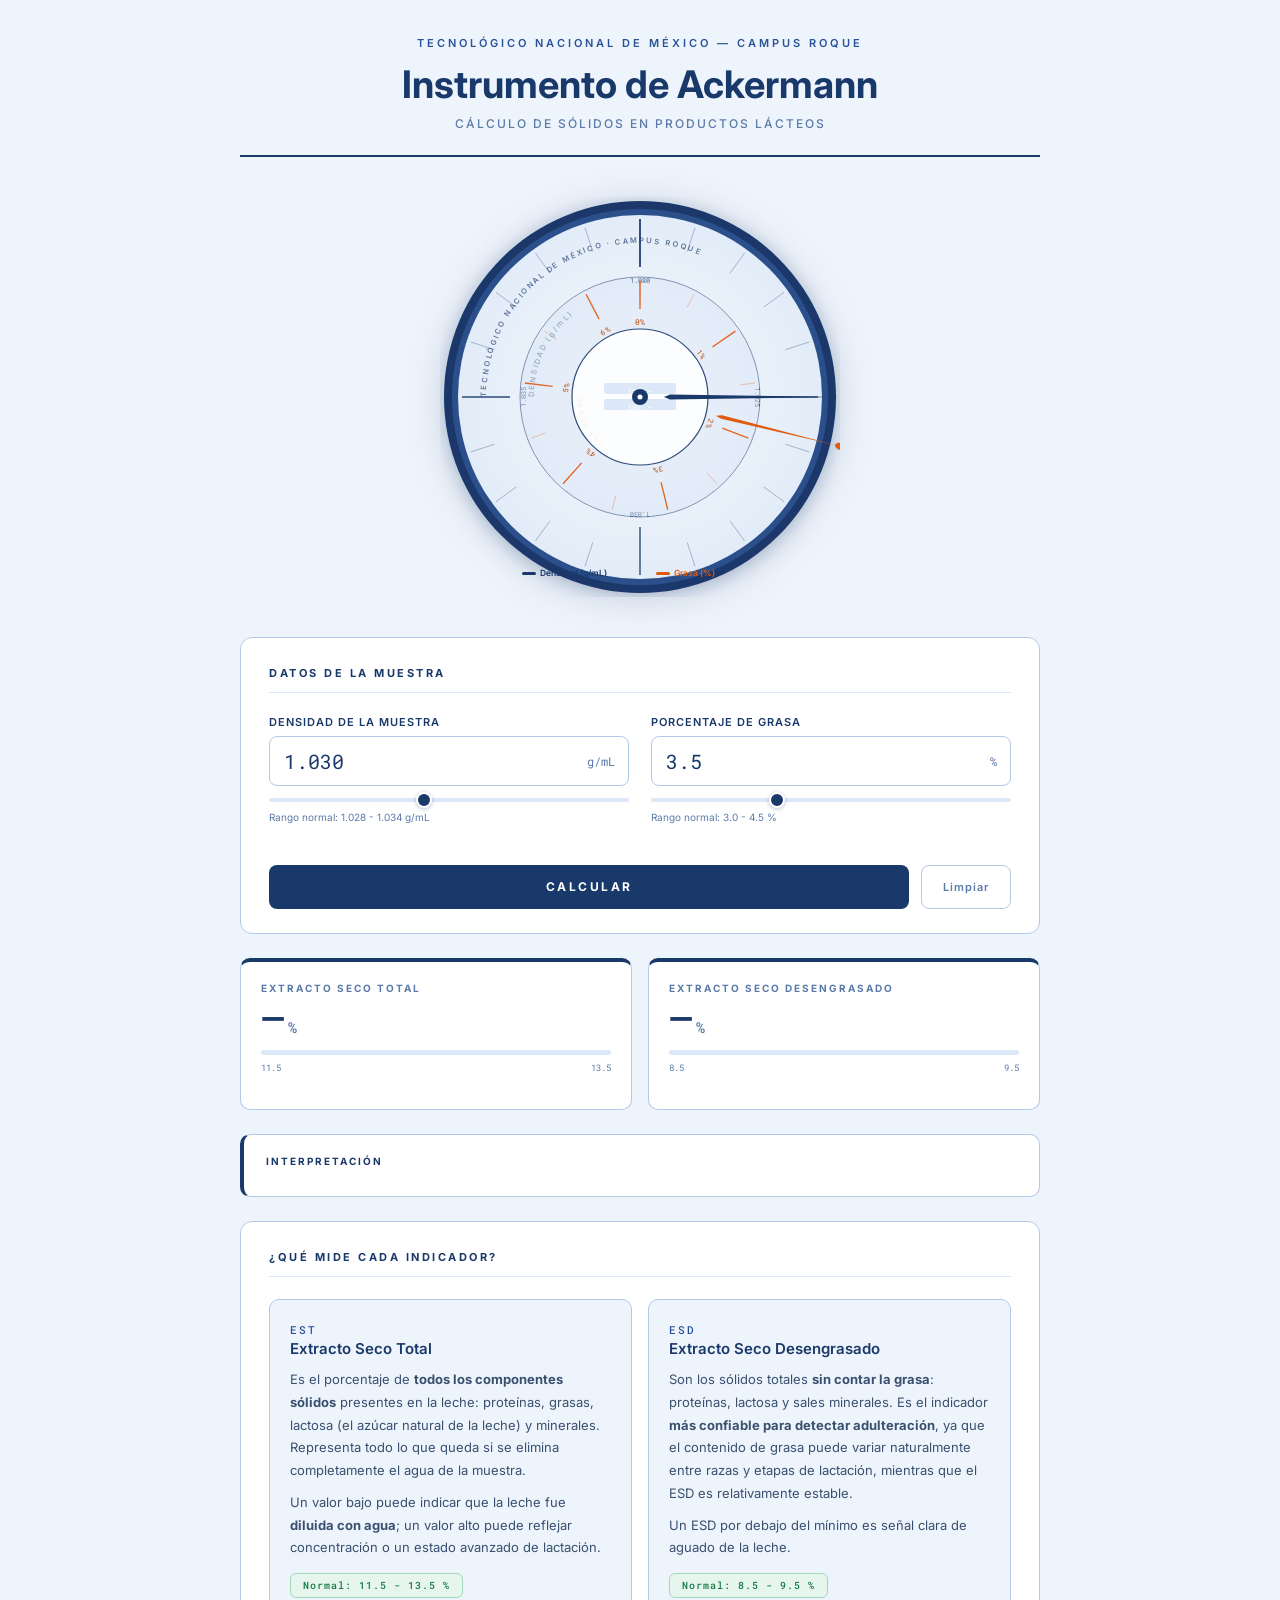
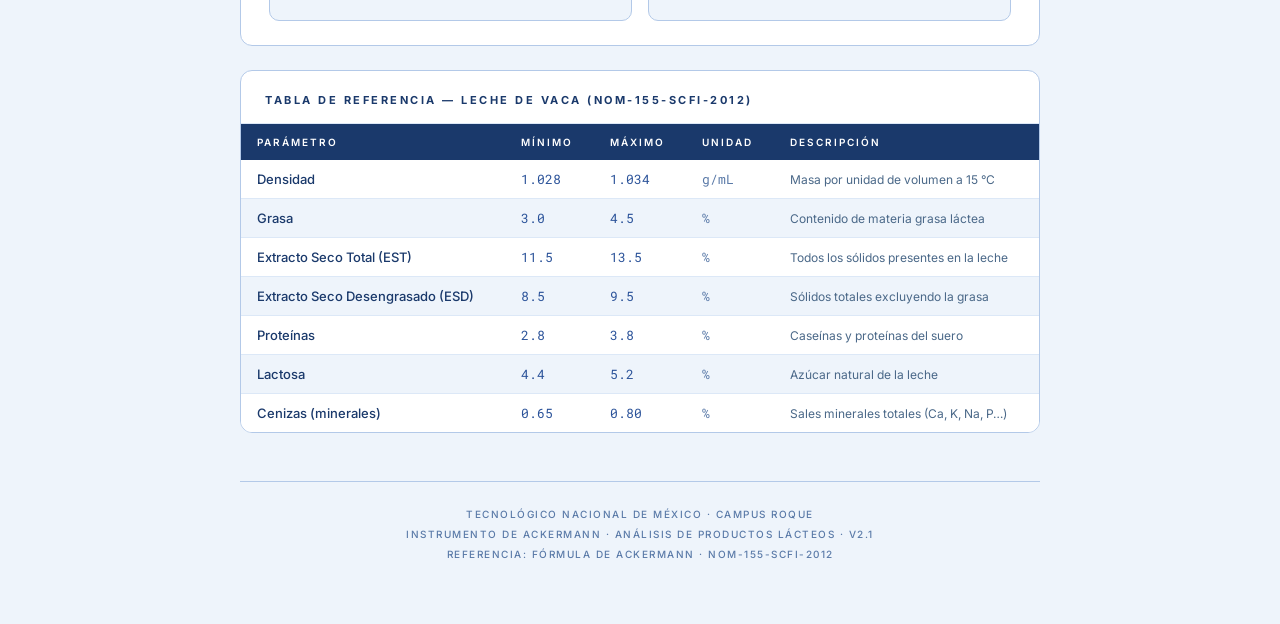
==== Html/ackermann.html @ 367ee4de "se agrega calculadora y se corrigen errores" ====
<!DOCTYPE html>
<html lang="es">
<head>
<meta charset="UTF-8" />
<meta name="viewport" content="width=device-width, initial-scale=1.0" />
<title>Instrumento de Ackermann - TecNM Campus Roque</title>
<link rel="stylesheet" href="../Css/styles.css" />
<link href="https://fonts.googleapis.com/css2?family=Inter:wght@400;500;600;700&family=Roboto+Mono:wght@400;500&display=swap" rel="stylesheet" />

</head>
<body>
<div class="page">

  <!-- HEADER -->
  <header>
    <p class="inst-name">Tecnológico Nacional de México &mdash; Campus Roque</p>
    <h1>Instrumento de Ackermann</h1>
    <p class="subtitle">Cálculo de Sólidos en Productos Lácteos</p>
  </header>

  <!-- DISCO -->
  <div class="disc-wrapper">
    <svg id="ackermann-svg" viewBox="0 0 400 400" xmlns="http://www.w3.org/2000/svg">
      <defs>
        <radialGradient id="gFace" cx="50%" cy="50%" r="50%">
          <stop offset="0%"   stop-color="#f7f9fd"/>
          <stop offset="100%" stop-color="#e2ecf8"/>
        </radialGradient>
        <filter id="fSh">
          <feDropShadow dx="0" dy="3" stdDeviation="7" flood-color="rgba(26,57,107,.22)"/>
        </filter>
      </defs>

      <!-- Aro exterior azul -->
      <circle cx="200" cy="200" r="196" fill="#1A396B" filter="url(#fSh)"/>
      <!-- Bisel interior más claro -->
      <circle cx="200" cy="200" r="188" fill="#2a4f8a"/>
      <!-- Cara blanca del disco -->
      <circle cx="200" cy="200" r="182" fill="url(#gFace)"/>

      <!-- Texto arco TecNM -->
      <path id="arcTop" d="M 46,200 A 154,154 0 0,1 354,200" fill="none"/>
      <text font-size="7.5" fill="#1A396B" font-family="'Inter',sans-serif"
            font-weight="600" letter-spacing="2" opacity=".65">
        <textPath href="#arcTop" start-offset="14%">
          TECNOLÓGICO NACIONAL DE MÉXICO · CAMPUS ROQUE
        </textPath>
      </text>

      <!-- Escala densidad -->
      <g id="g-density-scale"></g>

      <!-- Separador de anillos -->
      <circle cx="200" cy="200" r="120" fill="#dce8f7" stroke="#1A396B" stroke-width="1" opacity=".5"/>

      <!-- Escala grasa -->
      <g id="g-fat-scale"></g>

      <!-- Zona central blanca -->
      <circle cx="200" cy="200" r="68" fill="white" stroke="#1A396B" stroke-width="1.2" opacity=".9"/>

      <!-- Barra EST -->
      <rect x="164" y="186" width="72" height="11" rx="2.5" fill="#dce8f7"/>
      <rect id="bar-est" x="164" y="186" width="0"  height="11" rx="2.5" fill="#1A396B"/>
      <text id="lbl-est" x="200" y="194" text-anchor="middle" dominant-baseline="central"
            font-size="6.5" fill="white" font-family="'Roboto Mono',monospace">EST: —</text>

      <!-- Barra ESD -->
      <rect x="164" y="202" width="72" height="11" rx="2.5" fill="#dce8f7"/>
      <rect id="bar-esd" x="164" y="202" width="0"  height="11" rx="2.5" fill="#2a5299"/>
      <text id="lbl-esd" x="200" y="210" text-anchor="middle" dominant-baseline="central"
            font-size="6.5" fill="white" font-family="'Roboto Mono',monospace">ESD: —</text>

      <!-- Pivote -->
      <circle cx="200" cy="200" r="8" fill="#1A396B"/>
      <circle cx="200" cy="200" r="3.5" fill="white"/>

      <!-- Aguja densidad (azul) -->
      <g id="needle-density"
         style="transform-origin:200px 200px; transform:rotate(-90deg);
                transition:transform .7s cubic-bezier(.25,.8,.25,1)">
        <polygon points="200,-4 197.5,170 200,176 202.5,170" fill="#1A396B"/>
        <ellipse cx="200" cy="-9" rx="4.5" ry="6.5" fill="#1A396B"/>
      </g>

      <!-- Aguja grasa (naranja) -->
      <g id="needle-fat"
         style="transform-origin:200px 200px; transform:rotate(-90deg);
                transition:transform .7s cubic-bezier(.25,.8,.25,1)">
        <polygon points="200,-2 198.2,116 200,122 201.8,116" fill="#e05a10"/>
        <ellipse cx="200" cy="-6" rx="3.5" ry="5" fill="#e05a10"/>
      </g>

      <!-- Tapa sobre pivote -->
      <circle cx="200" cy="200" r="6" fill="#1A396B"/>
      <circle cx="200" cy="200" r="2.5" fill="white"/>

      <!-- Leyenda agujas -->
      <rect x="82"  y="375" width="14" height="3" rx="1.5" fill="#1A396B"/>
      <text x="100" y="378.5" font-size="8.5" fill="#1A396B"
            font-family="'Inter',sans-serif" font-weight="600">Densidad (g/mL)</text>
      <rect x="216" y="375" width="14" height="3" rx="1.5" fill="#e05a10"/>
      <text x="234" y="378.5" font-size="8.5" fill="#e05a10"
            font-family="'Inter',sans-serif" font-weight="600">Grasa (%)</text>
    </svg>
  </div>

  <!-- CAMPOS DE ENTRADA -->
  <div class="card">
    <div class="card-title">Datos de la muestra</div>
    <div class="inputs-grid">

      <div class="field">
        <label for="inp-density">Densidad de la muestra</label>
        <div class="input-wrap">
          <input type="number" id="inp-density" value="1.030"
                 min="1.015" max="1.050" step="0.001"/>
          <span class="unit-tag">g/mL</span>
        </div>
        <input type="range" id="sl-density" min="1.015" max="1.050"
               step="0.001" value="1.030"/>
        <p class="helper">Rango normal: 1.028 - 1.034 g/mL</p>
        <p class="err-msg" id="err-density"></p>
      </div>

      <div class="field">
        <label for="inp-fat">Porcentaje de grasa</label>
        <div class="input-wrap">
          <input type="number" id="inp-fat" value="3.5"
                 min="0.1" max="10.0" step="0.1"/>
          <span class="unit-tag">%</span>
        </div>
        <input type="range" id="sl-fat" min="0.1" max="10.0"
               step="0.1" value="3.5"/>
        <p class="helper">Rango normal: 3.0 - 4.5 %</p>
        <p class="err-msg" id="err-fat"></p>
      </div>
    </div>

    <div class="btn-row">
      <button class="btn-calc" id="btn-calc">Calcular</button>
      <button class="btn-clear" id="btn-clear">Limpiar</button>
    </div>
  </div>

  <!-- RESULTADOS -->
  <div class="results-grid" id="results-grid">
    <div class="res-card">
      <div class="res-label">Extracto Seco Total</div>
      <div class="res-val" id="val-est">—<span class="res-unit">%</span></div>
      <div class="range-bar-wrap">
        <div class="range-bar" id="bar-qr-est"></div>
      </div>
      <div class="range-limits"><span>11.5</span><span>13.5</span></div>
      <div class="range-status" id="status-est"></div>
    </div>
    <div class="res-card">
      <div class="res-label">Extracto Seco Desengrasado</div>
      <div class="res-val" id="val-esd">—<span class="res-unit">%</span></div>
      <div class="range-bar-wrap">
        <div class="range-bar" id="bar-qr-esd"></div>
      </div>
      <div class="range-limits"><span>8.5</span><span>9.5</span></div>
      <div class="range-status" id="status-esd"></div>
    </div>
  </div>

  <!-- INTERPRETACIÓN -->
  <div class="interp" id="interp-box">
    <div class="interp-title">Interpretación</div>
    <div id="interp-text"></div>
  </div>

  <!-- DESCRIPCIONES -->
  <div class="card">
    <div class="card-title">¿Qué mide cada indicador?</div>
    <div class="desc-cards">
      <div class="desc-card">
        <div class="desc-acronym">EST</div>
        <div class="desc-full">Extracto Seco Total</div>
        <p>
          Es el porcentaje de <strong>todos los componentes sólidos</strong>
          presentes en la leche: proteínas, grasas, lactosa (el azúcar natural
          de la leche) y minerales. Representa todo lo que queda si se
          elimina completamente el agua de la muestra.
        </p>
        <p style="margin-top:9px">
          Un valor bajo puede indicar que la leche fue
          <strong>diluida con agua</strong>; un valor alto puede reflejar
          concentración o un estado avanzado de lactación.
        </p>
        <span class="normal-badge">Normal: 11.5 - 13.5 %</span>
      </div>
      <div class="desc-card">
        <div class="desc-acronym">ESD</div>
        <div class="desc-full">Extracto Seco Desengrasado</div>
        <p>
          Son los sólidos totales <strong>sin contar la grasa</strong>:
          proteínas, lactosa y sales minerales. Es el indicador
          <strong>más confiable para detectar adulteración</strong>, ya que
          el contenido de grasa puede variar naturalmente entre razas y
          etapas de lactación, mientras que el ESD es relativamente estable.
        </p>
        <p style="margin-top:9px">
          Un ESD por debajo del mínimo es señal clara de aguado de la leche.
        </p>
        <span class="normal-badge">Normal: 8.5 - 9.5 %</span>
      </div>
    </div>
  </div>

  <!-- TABLA DE REFERENCIA -->
  <div class="card" style="padding:0; overflow:hidden;">
    <div class="card-title"
         style="padding:22px 24px 16px; border-radius:0; margin:0;
                border-bottom:1px solid var(--blue-pale);">
      Tabla de referencia &mdash; Leche de vaca (NOM-155-SCFI-2012)
    </div>
    <div class="table-wrap" style="border-radius:0;">
      <table>
        <thead>
          <tr>
            <th>Parámetro</th><th>Mínimo</th><th>Máximo</th>
            <th>Unidad</th><th>Descripción</th>
          </tr>
        </thead>
        <tbody>
          <tr>
            <td>Densidad</td>
            <td class="num">1.028</td><td class="num">1.034</td>
            <td class="unit">g/mL</td>
            <td class="desc">Masa por unidad de volumen a 15 °C</td>
          </tr>
          <tr>
            <td>Grasa</td>
            <td class="num">3.0</td><td class="num">4.5</td>
            <td class="unit">%</td>
            <td class="desc">Contenido de materia grasa láctea</td>
          </tr>
          <tr>
            <td>Extracto Seco Total (EST)</td>
            <td class="num">11.5</td><td class="num">13.5</td>
            <td class="unit">%</td>
            <td class="desc">Todos los sólidos presentes en la leche</td>
          </tr>
          <tr>
            <td>Extracto Seco Desengrasado (ESD)</td>
            <td class="num">8.5</td><td class="num">9.5</td>
            <td class="unit">%</td>
            <td class="desc">Sólidos totales excluyendo la grasa</td>
          </tr>
          <tr>
            <td>Proteínas</td>
            <td class="num">2.8</td><td class="num">3.8</td>
            <td class="unit">%</td>
            <td class="desc">Caseínas y proteínas del suero</td>
          </tr>
          <tr>
            <td>Lactosa</td>
            <td class="num">4.4</td><td class="num">5.2</td>
            <td class="unit">%</td>
            <td class="desc">Azúcar natural de la leche</td>
          </tr>
          <tr>
            <td>Cenizas (minerales)</td>
            <td class="num">0.65</td><td class="num">0.80</td>
            <td class="unit">%</td>
            <td class="desc">Sales minerales totales (Ca, K, Na, P…)</td>
          </tr>
        </tbody>
      </table>
    </div>
  </div>

  <footer>
    Tecnológico Nacional de México · Campus Roque<br>
    Instrumento de Ackermann · Análisis de Productos Lácteos · v2.1<br>
    Referencia: Fórmula de Ackermann · NOM-155-SCFI-2012
  </footer>
</div>
<script src="../Php/scripts.js"></script>
</body>
</html>
---- Css/styles.css ----
*, *::before, *::after { box-sizing: border-box; margin: 0; padding: 0; }

  :root {
    --blue:      #1A396B;
    --blue-mid:  #2a5299;
    --blue-lt:   #3a6bbf;
    --blue-pale: #dce8f7;
    --blue-xlt:  #eef4fb;
    --white:     #ffffff;
    --border:    #b3c9e8;
    --text:      #1A396B;
    --text-muted:#5a7aa8;
    --green:     #1a7a4a;
    --red:       #b82020;
    --amber:     #a06010;
    --green-bg:  #e6f5ee;
    --red-bg:    #faeaea;
    --amber-bg:  #fdf3e0;
    --orange:    #e05a10;
  }

  html { scroll-behavior: smooth; }

  body {
    background: var(--blue-xlt);
    color: var(--text);
    font-family: 'Inter', sans-serif;
    min-height: 100vh;
  }

  .page { max-width: 840px; margin: 0 auto; padding: 36px 20px 60px; }

  /* ── HEADER ── */
  header {
    text-align: center;
    border-bottom: 2px solid var(--blue);
    padding-bottom: 24px;
    margin-bottom: 40px;
  }
  .inst-name {
    font-size: 11px; font-weight: 600; letter-spacing: 3px;
    color: var(--blue-mid); text-transform: uppercase; margin-bottom: 12px;
  }
  h1 {
    font-size: clamp(22px, 4.5vw, 38px);
    font-weight: 700; color: var(--blue);
    line-height: 1.2; margin-bottom: 8px;
  }
  .subtitle {
    font-size: 12px; font-weight: 500; letter-spacing: 2px;
    color: var(--text-muted); text-transform: uppercase;
  }

  /* ── DISCO ── */
  .disc-wrapper {
    display: flex; justify-content: center;
    margin: 0 auto 40px;
    width: min(400px, 100%);
  }
  #ackermann-svg {
    width: 100%; height: auto;
    filter: drop-shadow(0 4px 18px rgba(26,57,107,.20));
  }

  /* ── TARJETA GENÉRICA ── */
  .card {
    background: var(--white);
    border: 1px solid var(--border);
    border-radius: 12px;
    padding: 28px 28px 24px;
    margin-bottom: 24px;
  }
  .card-title {
    font-size: 11px; font-weight: 700; letter-spacing: 2.5px;
    text-transform: uppercase; color: var(--blue); margin-bottom: 22px;
    padding-bottom: 12px; border-bottom: 1px solid var(--blue-pale);
  }

  /* ── INPUTS ── */
  .inputs-grid { display: grid; grid-template-columns: 1fr 1fr; gap: 22px; }
  @media (max-width: 540px) { .inputs-grid { grid-template-columns: 1fr; } }

  .field label {
    display: block; font-size: 11px; font-weight: 600;
    letter-spacing: 1px; color: var(--blue); margin-bottom: 7px;
    text-transform: uppercase;
  }
  .input-wrap { position: relative; }
  .field input[type=number] {
    width: 100%; border: 1.5px solid var(--border); border-radius: 8px;
    padding: 11px 52px 11px 14px;
    font-family: 'Roboto Mono', monospace; font-size: 20px;
    color: var(--blue); background: var(--white);
    outline: none; transition: border-color .2s, box-shadow .2s;
    appearance: textfield;
    -moz-appearance: textfield;
  }
  .field input[type=number]::-webkit-outer-spin-button,
  .field input[type=number]::-webkit-inner-spin-button { -webkit-appearance: none; }
  .field input[type=number]:focus {
    border-color: var(--blue); box-shadow: 0 0 0 3px rgba(26,57,107,.10);
  }
  .field input[type=number].err { border-color: var(--red); }

  .unit-tag {
    position: absolute; right: 14px; top: 50%; transform: translateY(-50%);
    font-family: 'Roboto Mono', monospace; font-size: 12px;
    color: var(--text-muted); pointer-events: none;
  }

  input[type=range] {
    appearance: none; -webkit-appearance: none; width: 100%; height: 4px;
    background: var(--blue-pale); border-radius: 2px;
    outline: none; cursor: pointer; margin-top: 9px;
  }
  input[type=range]::-webkit-slider-thumb {
    appearance: none; -webkit-appearance: none; width: 16px; height: 16px; border-radius: 50%;
    background: var(--blue); border: 2px solid var(--white);
    box-shadow: 0 1px 4px rgba(26,57,107,.3); transition: transform .15s;
  }
  input[type=range]::-webkit-slider-thumb:hover { transform: scale(1.3); }

  .helper { font-size: 10px; color: var(--text-muted); margin-top: 5px; }
  .err-msg { font-size: 10px; color: var(--red); margin-top: 4px; min-height: 14px; }

  .btn-row { display: flex; gap: 12px; margin-top: 24px; }
  .btn-calc {
    flex: 1; background: var(--blue); border: none; border-radius: 8px;
    padding: 14px; color: var(--white);
    font-family: 'Inter', sans-serif; font-size: 12px;
    font-weight: 700; letter-spacing: 2.5px; text-transform: uppercase;
    cursor: pointer; transition: background .2s, transform .15s;
  }
  .btn-calc:hover { background: var(--blue-mid); transform: translateY(-1px); }
  .btn-calc:active { transform: translateY(1px); }

  .btn-clear {
    flex: 0 0 90px; background: var(--white);
    border: 1.5px solid var(--border); border-radius: 8px;
    padding: 14px; color: var(--text-muted);
    font-family: 'Inter', sans-serif; font-size: 11px;
    font-weight: 600; letter-spacing: 1px; cursor: pointer;
    transition: border-color .2s, color .2s;
  }
  .btn-clear:hover { border-color: var(--blue); color: var(--blue); }

  /* ── RESULTADOS ── */
  .results-grid {
    display: grid; grid-template-columns: 1fr 1fr; gap: 16px;
    margin-bottom: 24px;
    opacity: 0; transform: translateY(10px);
    transition: opacity .45s ease, transform .45s ease;
  }
  .results-grid.visible { opacity: 1; transform: translateY(0); }
  @media (max-width: 540px) { .results-grid { grid-template-columns: 1fr; } }

  .res-card {
    background: var(--white); border: 1px solid var(--border);
    border-top: 4px solid var(--blue);
    border-radius: 10px; padding: 20px 20px 16px;
  }
  .res-label {
    font-size: 10px; font-weight: 700; letter-spacing: 2px;
    text-transform: uppercase; color: var(--text-muted); margin-bottom: 4px;
  }
  .res-val {
    font-family: 'Roboto Mono', monospace;
    font-size: 40px; font-weight: 500; color: var(--blue); line-height: 1;
    transition: color .3s;
  }
  .res-val .res-unit { font-size: 15px; color: var(--text-muted); margin-left: 3px; }

  .range-bar-wrap {
    margin: 12px 0 7px; background: var(--blue-pale);
    border-radius: 4px; height: 5px; overflow: hidden;
  }
  .range-bar {
    height: 100%; border-radius: 4px; width: 0; background: var(--blue);
    transition: width .8s cubic-bezier(.34,1.56,.64,1);
  }
  .range-limits {
    display: flex; justify-content: space-between;
    font-family: 'Roboto Mono', monospace; font-size: 9px; color: var(--text-muted);
  }
  .range-status {
    font-size: 10px; font-weight: 700; letter-spacing: .5px;
    margin-top: 8px; padding: 4px 10px; border-radius: 20px; display: inline-block;
  }
  .status-ok   { background: var(--green-bg); color: var(--green); }
  .status-low  { background: var(--red-bg);   color: var(--red);   }
  .status-high { background: var(--amber-bg); color: var(--amber); }

  /* interpretación */
  .interp {
    background: var(--white); border: 1px solid var(--border);
    border-left: 4px solid var(--blue);
    border-radius: 10px; padding: 18px 22px;
    margin-bottom: 24px; font-size: 13.5px; line-height: 1.75;
    opacity: 0; transform: translateY(8px);
    transition: opacity .45s .15s ease, transform .45s .15s ease;
    color: var(--text);
  }
  .interp.visible { opacity: 1; transform: translateY(0); }
  .interp-title {
    font-size: 10px; font-weight: 700; letter-spacing: 2px;
    text-transform: uppercase; color: var(--blue); margin-bottom: 8px;
  }

  /* ── DESCRIPCIONES ── */
  .desc-cards { display: grid; grid-template-columns: 1fr 1fr; gap: 16px; }
  @media (max-width: 540px) { .desc-cards { grid-template-columns: 1fr; } }

  .desc-card {
    background: var(--blue-xlt); border: 1px solid var(--border);
    border-radius: 10px; padding: 22px 20px;
  }
  .desc-icon { font-size: 24px; margin-bottom: 10px; }
  .desc-acronym {
    font-family: 'Roboto Mono', monospace; font-size: 11px;
    font-weight: 500; color: var(--blue-mid); letter-spacing: 2px; margin-bottom: 2px;
  }
  .desc-full { font-size: 15px; font-weight: 600; color: var(--blue); margin-bottom: 10px; }
  .desc-card p { font-size: 13px; color: #3a5070; line-height: 1.75; }
  .normal-badge {
    display: inline-block; margin-top: 14px;
    font-family: 'Roboto Mono', monospace; font-size: 10px;
    font-weight: 500; letter-spacing: 1px; color: var(--green);
    background: var(--green-bg); border: 1px solid #a0d8b8;
    border-radius: 6px; padding: 5px 12px;
  }

  /* ── TABLA ── */
  .table-wrap { background: var(--white); border-radius: 12px; overflow: hidden; }
  table { width: 100%; border-collapse: collapse; }
  thead tr { background: var(--blue); }
  th {
    padding: 12px 16px; text-align: left;
    font-size: 10px; font-weight: 600; letter-spacing: 2px;
    text-transform: uppercase; color: var(--white);
  }
  td {
    padding: 11px 16px; font-size: 12.5px;
    font-family: 'Roboto Mono', monospace;
    border-bottom: 1px solid var(--blue-pale); color: var(--text);
  }
  td:first-child { font-family: 'Inter', sans-serif; font-size: 13px; font-weight: 500; }
  tr:last-child td { border-bottom: none; }
  tbody tr:nth-child(even) { background: var(--blue-xlt); }
  tbody tr:hover { background: var(--blue-pale); }
  td.num  { color: var(--blue-mid); }
  td.unit { color: var(--text-muted); }
  td.desc { font-family: 'Inter', sans-serif; font-size: 12px; color: #4a6888; }

  /* ── FOOTER ── */
  footer {
    margin-top: 48px; text-align: center;
    border-top: 1px solid var(--border); padding-top: 22px;
    font-size: 10px; font-weight: 500; letter-spacing: 1.5px;
    color: var(--text-muted); text-transform: uppercase; line-height: 2;
  }

  @keyframes fadeUp {
    from { opacity: 0; transform: translateY(14px); }
    to   { opacity: 1; transform: translateY(0); }
  }
  .page > * { animation: fadeUp .5s ease both; }
  header        { animation-delay: .04s; }
  .disc-wrapper { animation-delay: .10s; }
  .card         { animation-delay: .16s; }
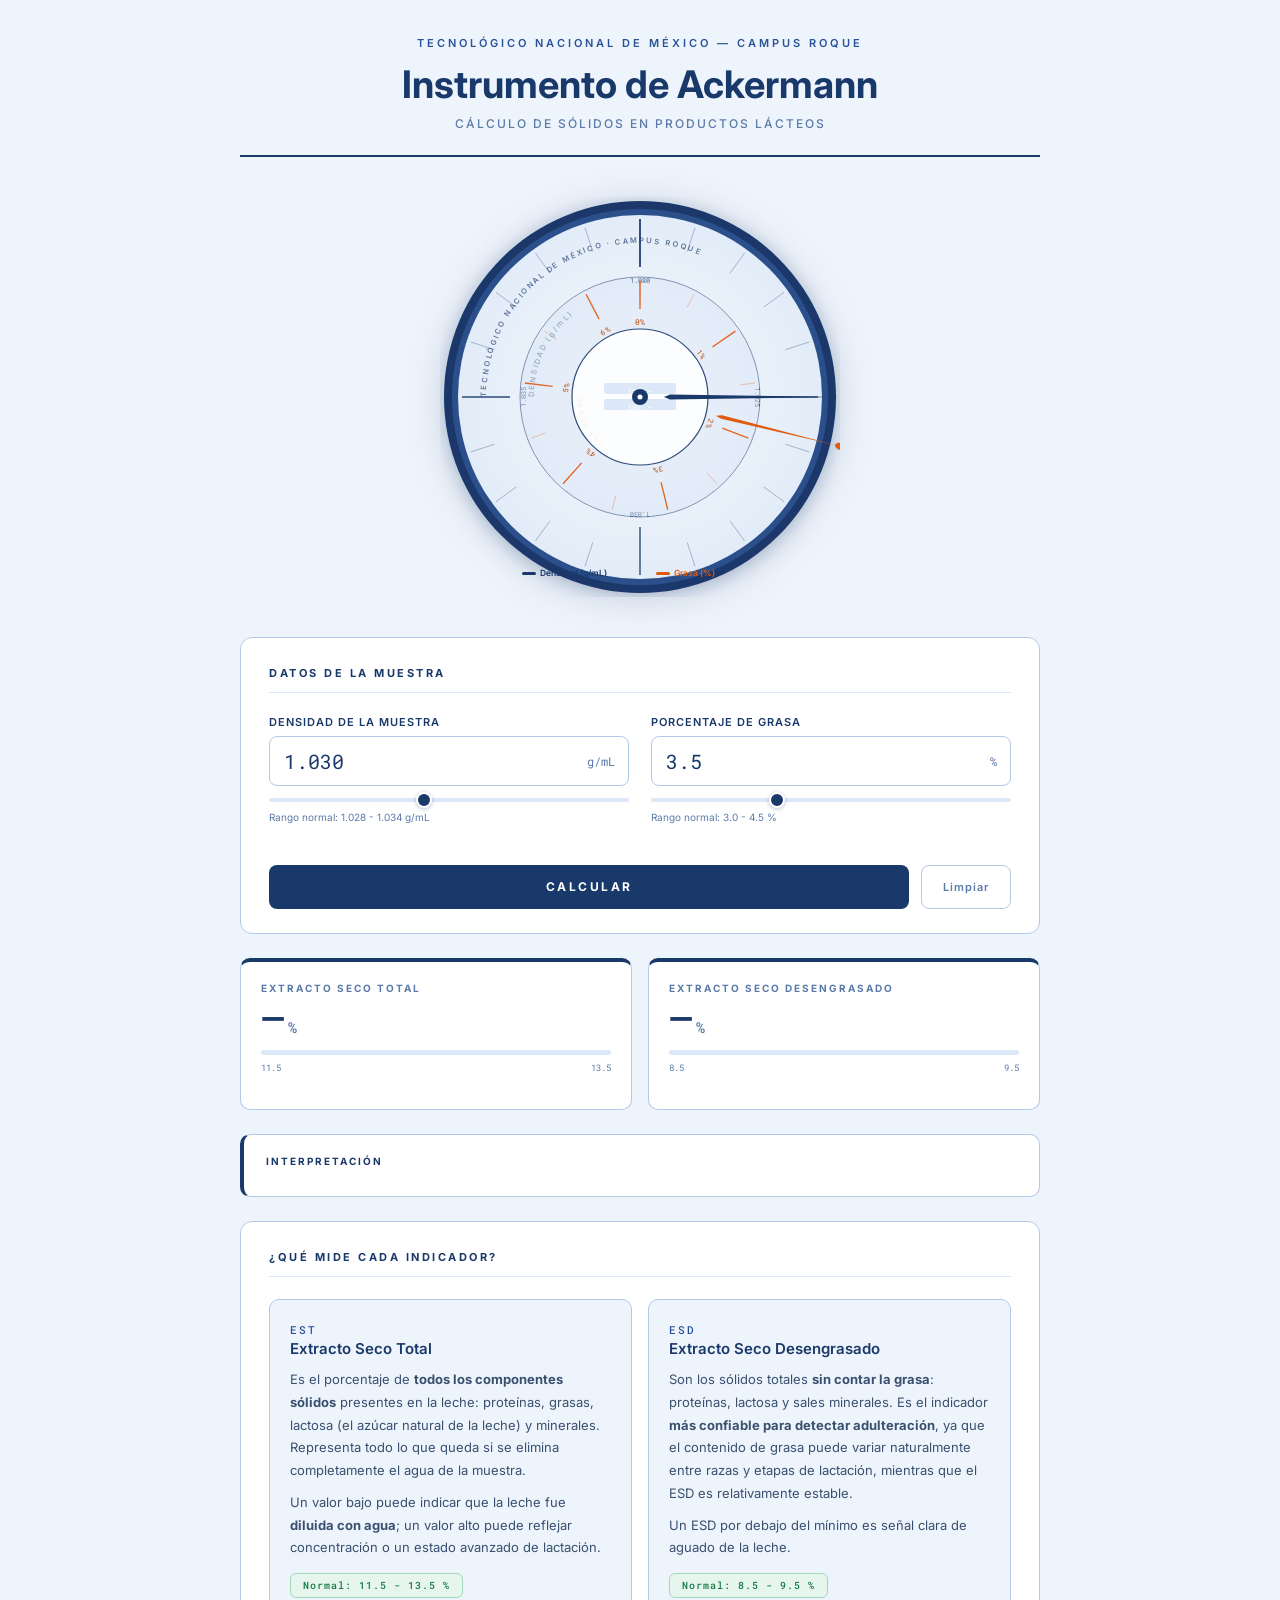
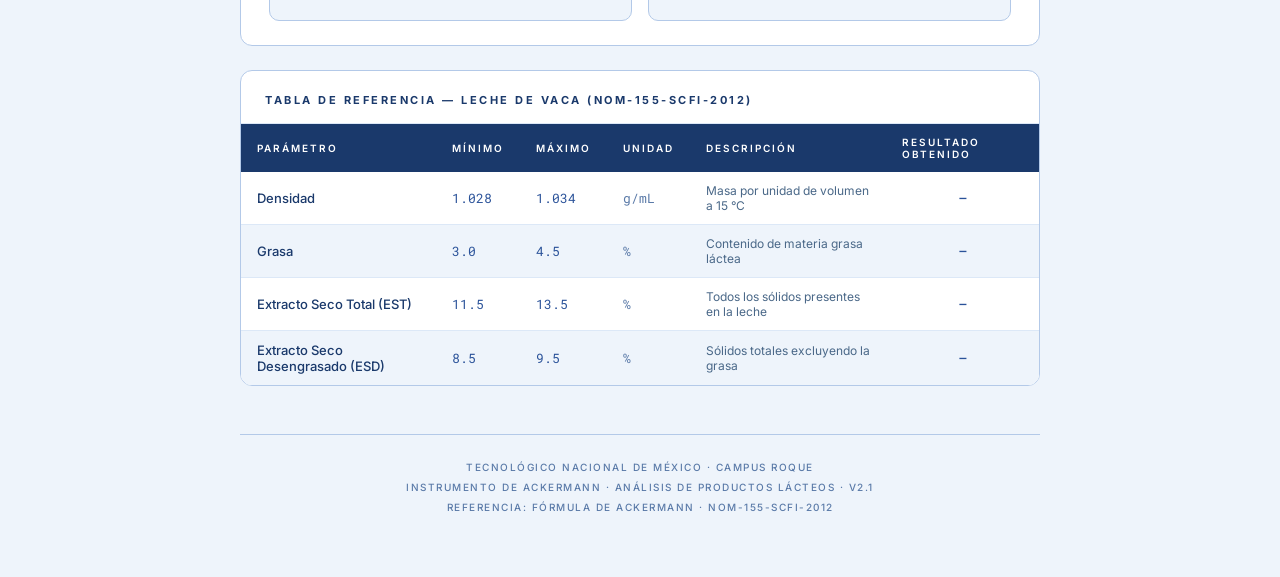
==== commit 9c449676: "caluladora corregida" ====
--- a/Html/ackermann.html
+++ b/Html/ackermann.html
@@ -221,7 +221,7 @@
         <thead>
           <tr>
             <th>Parámetro</th><th>Mínimo</th><th>Máximo</th>
-            <th>Unidad</th><th>Descripción</th>
+            <th>Unidad</th><th>Descripción</th><th>Resultado obtenido</th>
           </tr>
         </thead>
         <tbody>
@@ -230,43 +230,31 @@
             <td class="num">1.028</td><td class="num">1.034</td>
             <td class="unit">g/mL</td>
             <td class="desc">Masa por unidad de volumen a 15 °C</td>
+            <td class="num tbl-result" id="tbl-res-density">—</td>
           </tr>
           <tr>
             <td>Grasa</td>
             <td class="num">3.0</td><td class="num">4.5</td>
             <td class="unit">%</td>
             <td class="desc">Contenido de materia grasa láctea</td>
+            <td class="num tbl-result" id="tbl-res-fat">—</td>
           </tr>
           <tr>
             <td>Extracto Seco Total (EST)</td>
             <td class="num">11.5</td><td class="num">13.5</td>
             <td class="unit">%</td>
             <td class="desc">Todos los sólidos presentes en la leche</td>
+            <td class="num tbl-result" id="tbl-res-est">—</td>
           </tr>
           <tr>
             <td>Extracto Seco Desengrasado (ESD)</td>
             <td class="num">8.5</td><td class="num">9.5</td>
             <td class="unit">%</td>
             <td class="desc">Sólidos totales excluyendo la grasa</td>
-          </tr>
-          <tr>
-            <td>Proteínas</td>
-            <td class="num">2.8</td><td class="num">3.8</td>
-            <td class="unit">%</td>
-            <td class="desc">Caseínas y proteínas del suero</td>
-          </tr>
-          <tr>
-            <td>Lactosa</td>
-            <td class="num">4.4</td><td class="num">5.2</td>
-            <td class="unit">%</td>
-            <td class="desc">Azúcar natural de la leche</td>
-          </tr>
-          <tr>
-            <td>Cenizas (minerales)</td>
-            <td class="num">0.65</td><td class="num">0.80</td>
-            <td class="unit">%</td>
-            <td class="desc">Sales minerales totales (Ca, K, Na, P…)</td>
-          </tr>
+            <td class="num tbl-result" id="tbl-res-esd">—</td>
+          </tr>
+          
+         
         </tbody>
       </table>
     </div>
--- a/Css/styles.css
+++ b/Css/styles.css
@@ -250,6 +250,14 @@
   td.num  { color: var(--blue-mid); }
   td.unit { color: var(--text-muted); }
   td.desc { font-family: 'Inter', sans-serif; font-size: 12px; color: #4a6888; }
+  td.tbl-result {
+    font-weight: 600; font-size: 13px; text-align: center;
+    transition: color .3s, background .3s;
+  }
+  td.tbl-result-ok   { color: var(--green); background: var(--green-bg); }
+  td.tbl-result-low  { color: var(--red);   background: var(--red-bg);   }
+  td.tbl-result-high { color: var(--amber); background: var(--amber-bg); }
+  td.tbl-result-na   { color: var(--text-muted); font-style: italic; font-size: 11px; text-align: center; }
 
   /* ── FOOTER ── */
   footer {
